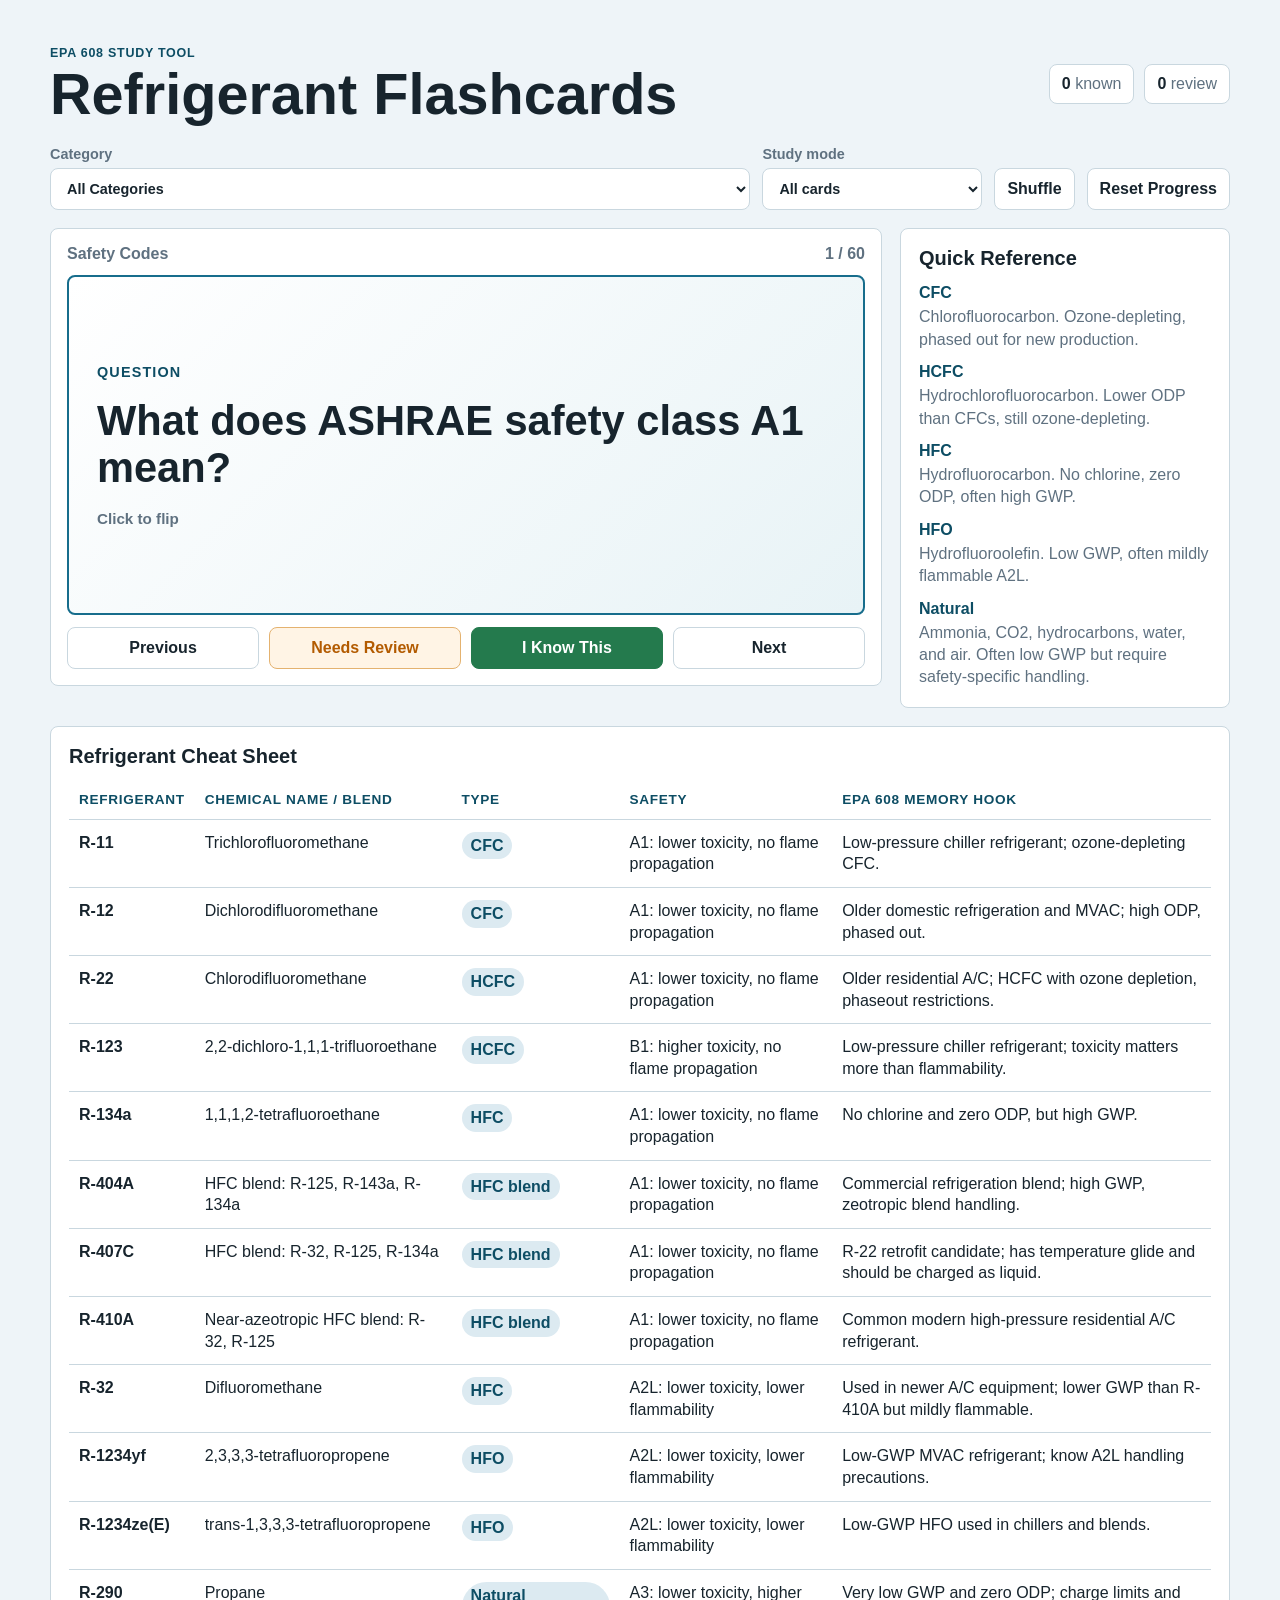
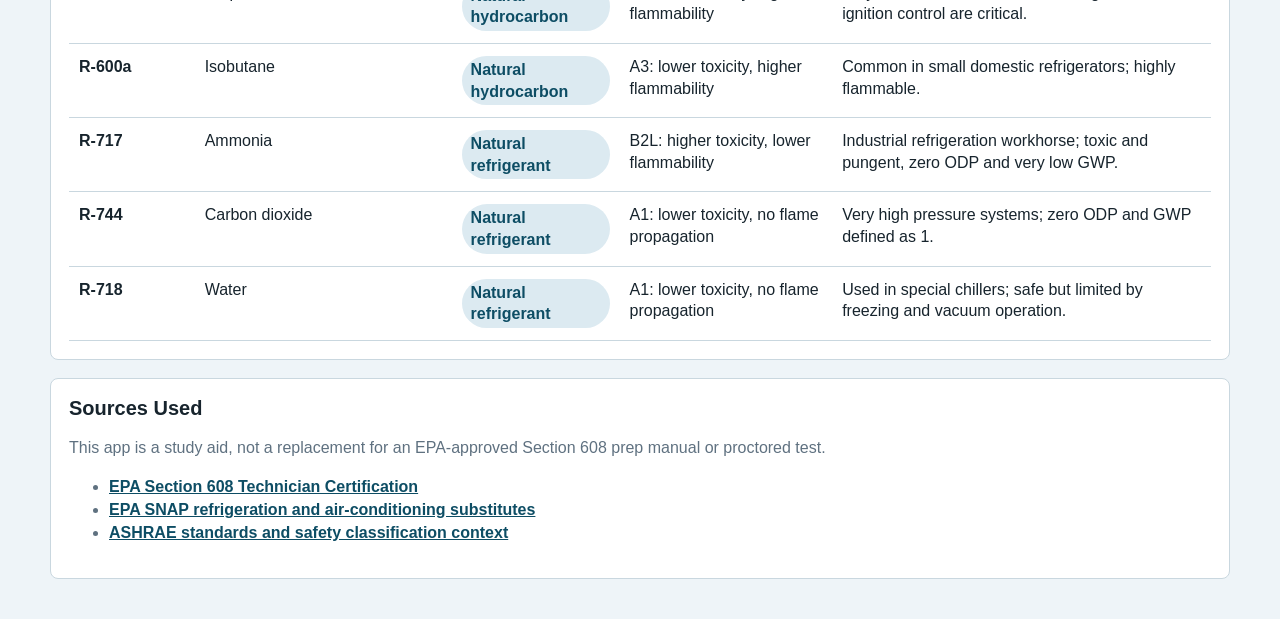
==== index.html @ a9a832e2 "Add refrigerant flashcard app" ====
<!doctype html>
<html lang="en">
<head>
  <meta charset="utf-8">
  <meta name="viewport" content="width=device-width, initial-scale=1">
  <title>EPA 608 Refrigerant Flashcards</title>
  <link rel="stylesheet" href="styles.css">
</head>
<body>
  <main class="app">
    <section class="topbar">
      <div>
        <p class="eyebrow">EPA 608 Study Tool</p>
        <h1>Refrigerant Flashcards</h1>
      </div>
      <div class="scoreboard" aria-label="Study progress">
        <span><strong id="known-count">0</strong> known</span>
        <span><strong id="review-count">0</strong> review</span>
      </div>
    </section>

    <section class="controls" aria-label="Card filters">
      <label>
        Category
        <select id="category-filter"></select>
      </label>
      <label>
        Study mode
        <select id="mode-filter">
          <option value="all">All cards</option>
          <option value="review">Review pile</option>
          <option value="known">Known pile</option>
        </select>
      </label>
      <button id="shuffle-button" type="button">Shuffle</button>
      <button id="reset-button" type="button">Reset Progress</button>
    </section>

    <section class="study-layout">
      <article class="card-panel">
        <div class="card-meta">
          <span id="card-category">Category</span>
          <span id="card-position">1 / 1</span>
        </div>
        <button class="flashcard" id="flashcard" type="button" aria-live="polite">
          <span class="card-label" id="card-label">Question</span>
          <span class="card-text" id="card-text"></span>
          <span class="flip-hint">Click to flip</span>
        </button>
        <div class="actions">
          <button id="previous-button" type="button">Previous</button>
          <button id="review-button" type="button">Needs Review</button>
          <button id="known-button" type="button">I Know This</button>
          <button id="next-button" type="button">Next</button>
        </div>
      </article>

      <aside class="reference-panel" aria-label="Quick reference">
        <h2>Quick Reference</h2>
        <dl>
          <dt>CFC</dt>
          <dd>Chlorofluorocarbon. Ozone-depleting, phased out for new production.</dd>
          <dt>HCFC</dt>
          <dd>Hydrochlorofluorocarbon. Lower ODP than CFCs, still ozone-depleting.</dd>
          <dt>HFC</dt>
          <dd>Hydrofluorocarbon. No chlorine, zero ODP, often high GWP.</dd>
          <dt>HFO</dt>
          <dd>Hydrofluoroolefin. Low GWP, often mildly flammable A2L.</dd>
          <dt>Natural</dt>
          <dd>Ammonia, CO2, hydrocarbons, water, and air. Often low GWP but require safety-specific handling.</dd>
        </dl>
      </aside>
    </section>

    <section class="table-section">
      <h2>Refrigerant Cheat Sheet</h2>
      <div class="table-wrap">
        <table>
          <thead>
            <tr>
              <th>Refrigerant</th>
              <th>Chemical name / blend</th>
              <th>Type</th>
              <th>Safety</th>
              <th>EPA 608 memory hook</th>
            </tr>
          </thead>
          <tbody id="cheat-sheet"></tbody>
        </table>
      </div>
    </section>

    <section class="sources">
      <h2>Sources Used</h2>
      <p>This app is a study aid, not a replacement for an EPA-approved Section 608 prep manual or proctored test.</p>
      <ul>
        <li><a href="https://www.epa.gov/section608/section-608-technician-certification">EPA Section 608 Technician Certification</a></li>
        <li><a href="https://www.epa.gov/snap/substitutes-refrigeration-and-air-conditioning">EPA SNAP refrigeration and air-conditioning substitutes</a></li>
        <li><a href="https://www.ashrae.org/technical-resources/standards-and-guidelines">ASHRAE standards and safety classification context</a></li>
      </ul>
    </section>
  </main>

  <script src="app.js"></script>
</body>
</html>
---- styles.css ----
:root {
  color-scheme: light;
  --background: #eef4f8;
  --surface: #ffffff;
  --surface-strong: #dceaf1;
  --text: #17242d;
  --muted: #5f7180;
  --primary: #176d8c;
  --primary-dark: #0d4d64;
  --accent: #d94f2b;
  --good: #247a4d;
  --warn: #b35b00;
  --border: #c9d7df;
  font-family: Arial, Helvetica, sans-serif;
}

* {
  box-sizing: border-box;
}

body {
  margin: 0;
  background: var(--background);
  color: var(--text);
}

button,
select {
  font: inherit;
}

.app {
  width: min(1180px, calc(100% - 32px));
  margin: 0 auto;
  padding: 28px 0 40px;
}

.topbar {
  display: flex;
  justify-content: space-between;
  gap: 20px;
  align-items: center;
  padding: 18px 0 24px;
}

.eyebrow {
  margin: 0 0 6px;
  color: var(--primary-dark);
  font-weight: 700;
  letter-spacing: .06em;
  text-transform: uppercase;
  font-size: .78rem;
}

h1,
h2 {
  margin: 0;
}

h1 {
  font-size: clamp(2rem, 5vw, 3.6rem);
  line-height: .98;
}

h2 {
  font-size: 1.25rem;
}

.scoreboard {
  display: flex;
  gap: 10px;
  flex-wrap: wrap;
  justify-content: flex-end;
}

.scoreboard span {
  background: var(--surface);
  border: 1px solid var(--border);
  border-radius: 8px;
  padding: 10px 12px;
  color: var(--muted);
}

.scoreboard strong {
  color: var(--text);
}

.controls {
  display: grid;
  grid-template-columns: minmax(180px, 1fr) minmax(160px, 220px) auto auto;
  gap: 12px;
  align-items: end;
  margin-bottom: 18px;
}

label {
  display: grid;
  gap: 6px;
  color: var(--muted);
  font-size: .9rem;
  font-weight: 700;
}

select,
button {
  border: 1px solid var(--border);
  border-radius: 8px;
  padding: 11px 12px;
  background: var(--surface);
  color: var(--text);
}

button {
  cursor: pointer;
  font-weight: 700;
}

button:hover {
  border-color: var(--primary);
}

.study-layout {
  display: grid;
  grid-template-columns: minmax(0, 1fr) 330px;
  gap: 18px;
  align-items: start;
}

.card-panel,
.reference-panel,
.table-section,
.sources {
  background: var(--surface);
  border: 1px solid var(--border);
  border-radius: 8px;
}

.card-panel {
  padding: 16px;
}

.card-meta {
  display: flex;
  justify-content: space-between;
  gap: 12px;
  color: var(--muted);
  font-weight: 700;
  margin-bottom: 12px;
}

.flashcard {
  display: grid;
  align-content: center;
  gap: 18px;
  width: 100%;
  min-height: 340px;
  text-align: left;
  padding: 28px;
  border: 2px solid var(--primary);
  background: linear-gradient(135deg, #ffffff 0%, #e8f3f6 100%);
}

.card-label {
  color: var(--primary-dark);
  font-size: .9rem;
  text-transform: uppercase;
  letter-spacing: .08em;
}

.card-text {
  font-size: clamp(1.6rem, 4vw, 2.6rem);
  line-height: 1.12;
  font-weight: 800;
}

.flip-hint {
  color: var(--muted);
  font-size: .95rem;
}

.actions {
  display: grid;
  grid-template-columns: repeat(4, 1fr);
  gap: 10px;
  margin-top: 12px;
}

#known-button {
  background: var(--good);
  color: #fff;
  border-color: var(--good);
}

#review-button {
  background: #fff4e5;
  color: var(--warn);
  border-color: #e4b26f;
}

.reference-panel {
  padding: 18px;
}

dl {
  margin: 14px 0 0;
}

dt {
  font-weight: 800;
  color: var(--primary-dark);
  margin-top: 12px;
}

dd {
  margin: 4px 0 0;
  color: var(--muted);
  line-height: 1.4;
}

.table-section,
.sources {
  margin-top: 18px;
  padding: 18px;
}

.table-wrap {
  overflow-x: auto;
  margin-top: 12px;
}

table {
  width: 100%;
  border-collapse: collapse;
  min-width: 820px;
}

th,
td {
  padding: 12px 10px;
  border-bottom: 1px solid var(--border);
  text-align: left;
  vertical-align: top;
}

th {
  color: var(--primary-dark);
  font-size: .85rem;
  text-transform: uppercase;
  letter-spacing: .05em;
}

td {
  line-height: 1.35;
}

.pill {
  display: inline-block;
  border-radius: 999px;
  padding: 3px 9px;
  background: var(--surface-strong);
  font-weight: 800;
  color: var(--primary-dark);
}

.sources p,
.sources li {
  color: var(--muted);
  line-height: 1.45;
}

.sources a {
  color: var(--primary-dark);
  font-weight: 700;
}

@media (max-width: 850px) {
  .topbar,
  .study-layout {
    grid-template-columns: 1fr;
    display: grid;
  }

  .scoreboard {
    justify-content: stretch;
  }

  .controls,
  .actions {
    grid-template-columns: 1fr 1fr;
  }

  .flashcard {
    min-height: 300px;
  }
}

@media (max-width: 560px) {
  .app {
    width: min(100% - 20px, 1180px);
    padding-top: 16px;
  }

  .controls,
  .actions {
    grid-template-columns: 1fr;
  }

  .flashcard {
    padding: 20px;
  }
}
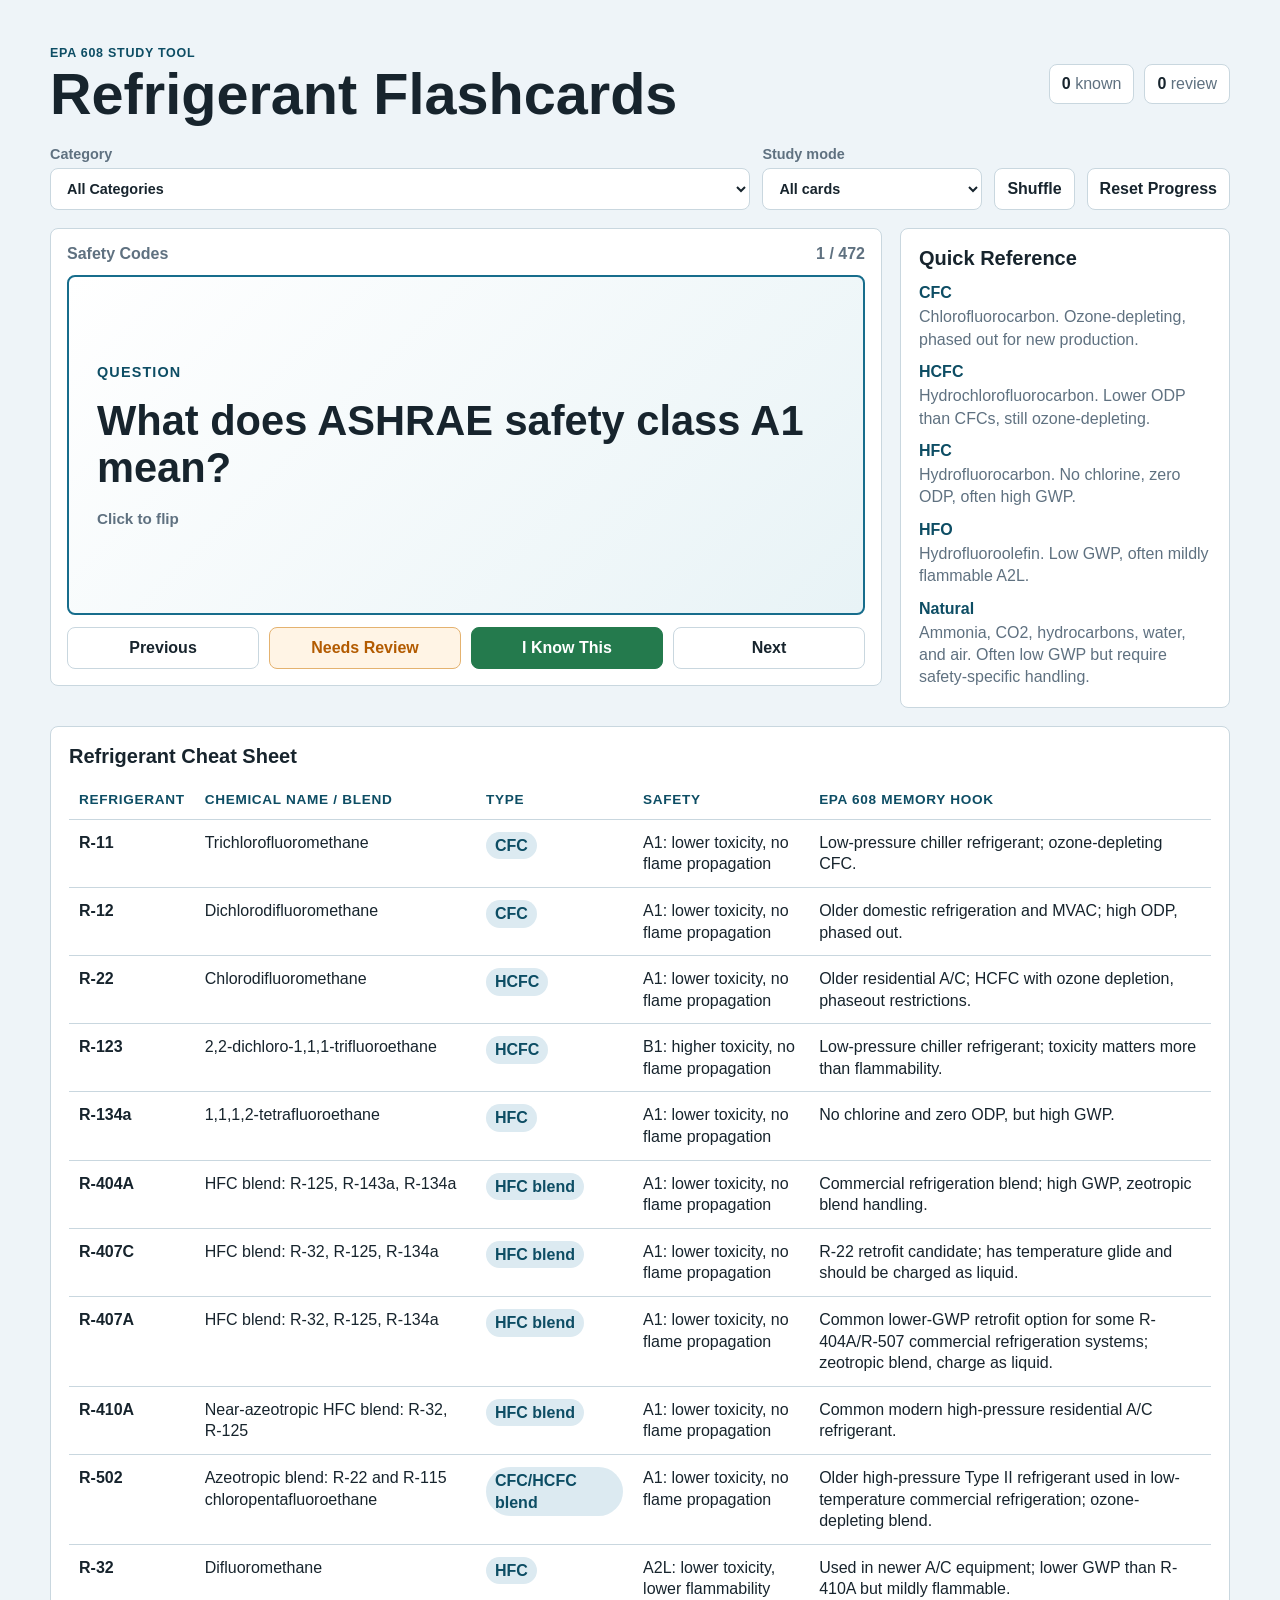
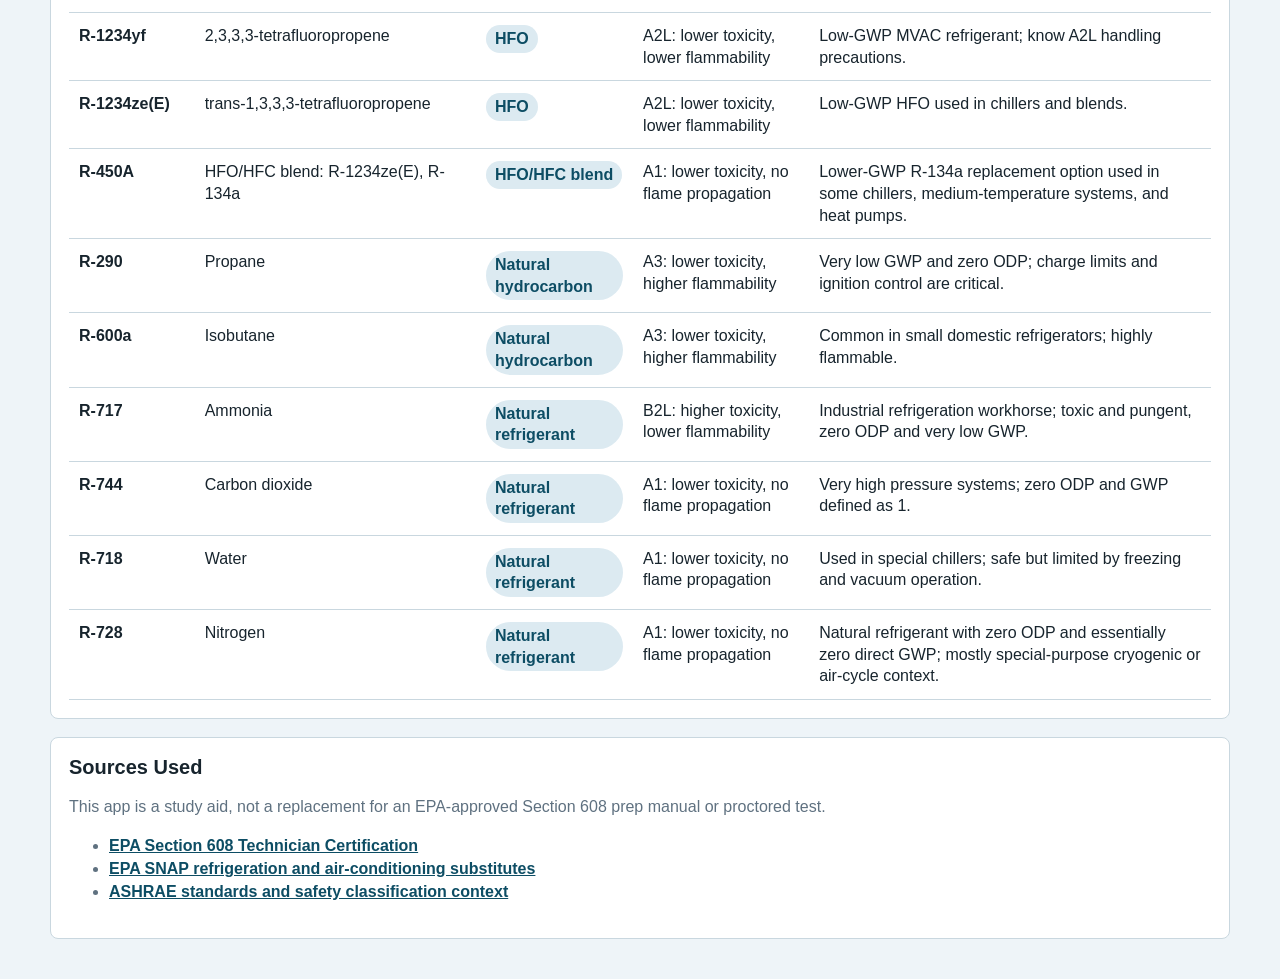
==== commit 69f11de0: "Add EPA 608 Core and certification flashcards" ====
--- a/index.html
+++ b/index.html
@@ -101,6 +101,7 @@
     </section>
   </main>
 
+  <script src="epa608-questions.js"></script>
   <script src="app.js"></script>
 </body>
 </html>
--- a/styles.css
+++ b/styles.css
@@ -168,6 +168,7 @@
 }
 
 .card-text {
+  white-space: pre-line;
   font-size: clamp(1.6rem, 4vw, 2.6rem);
   line-height: 1.12;
   font-weight: 800;
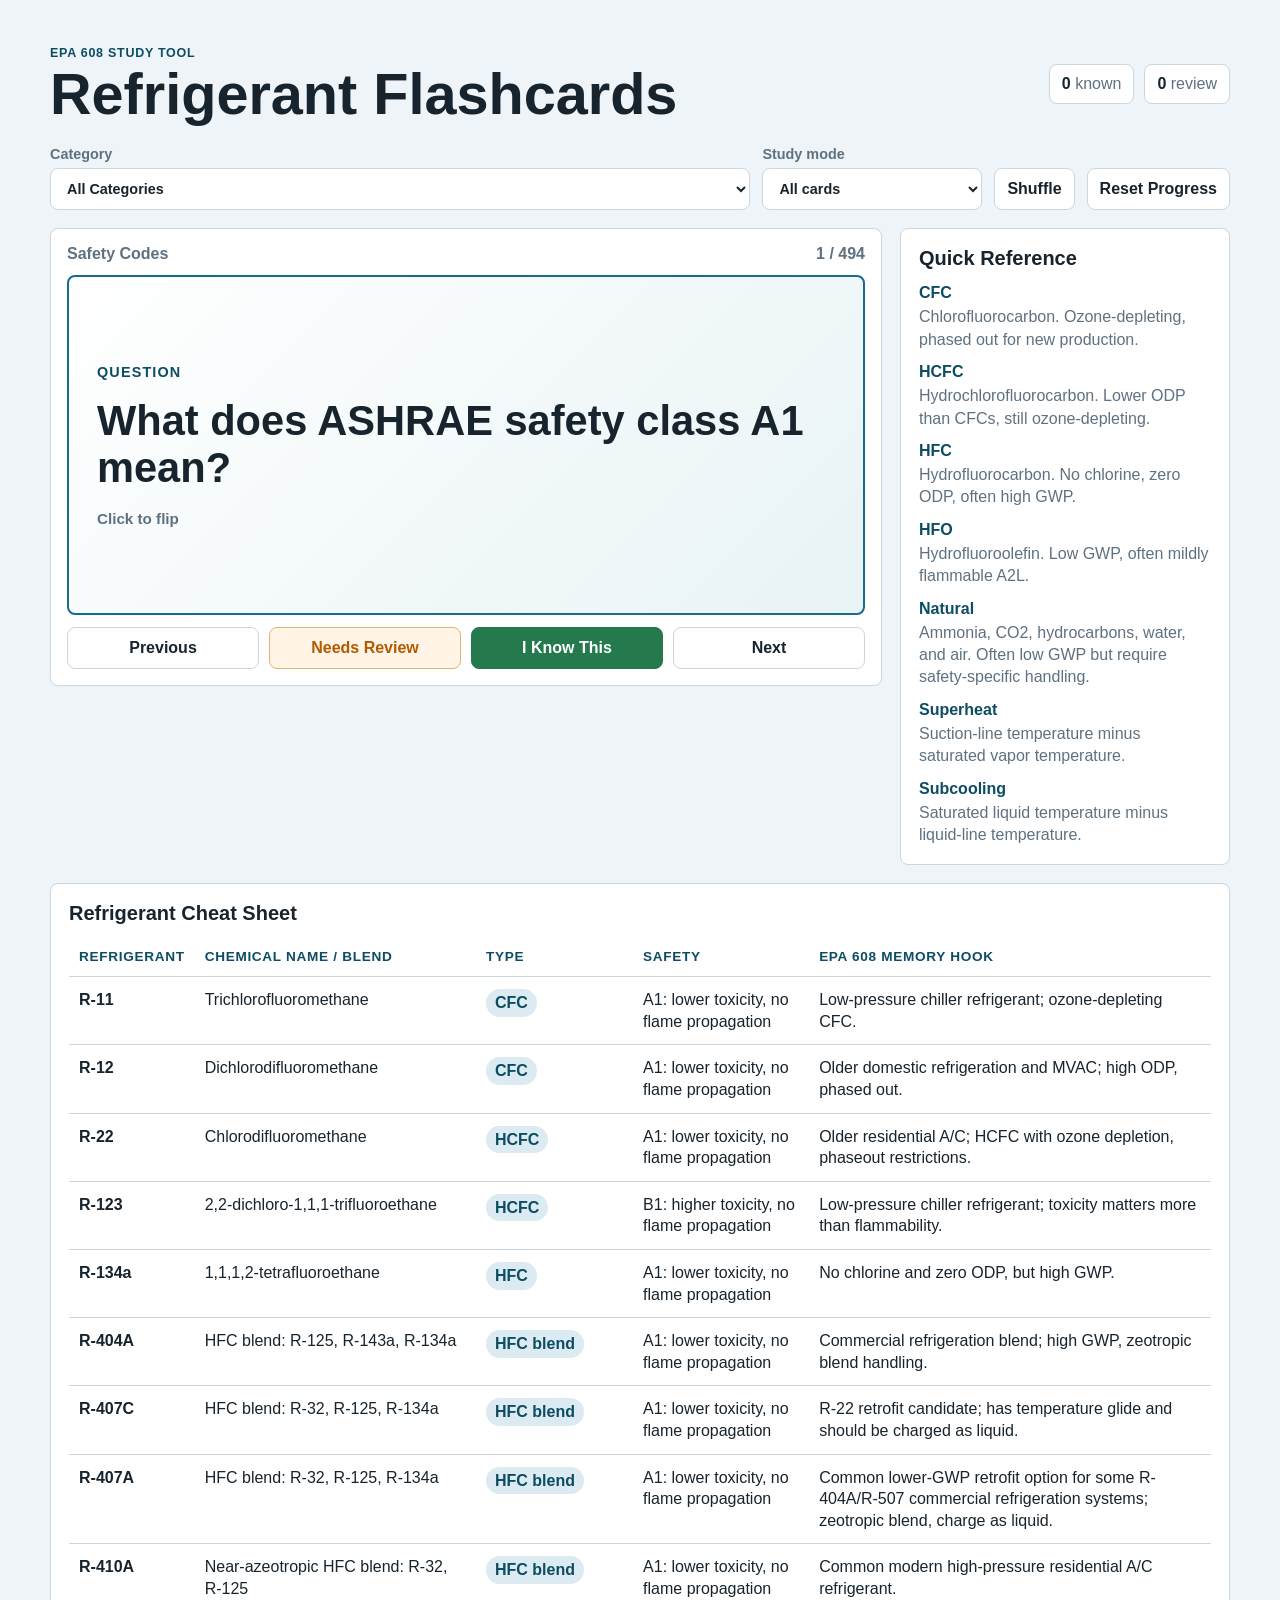
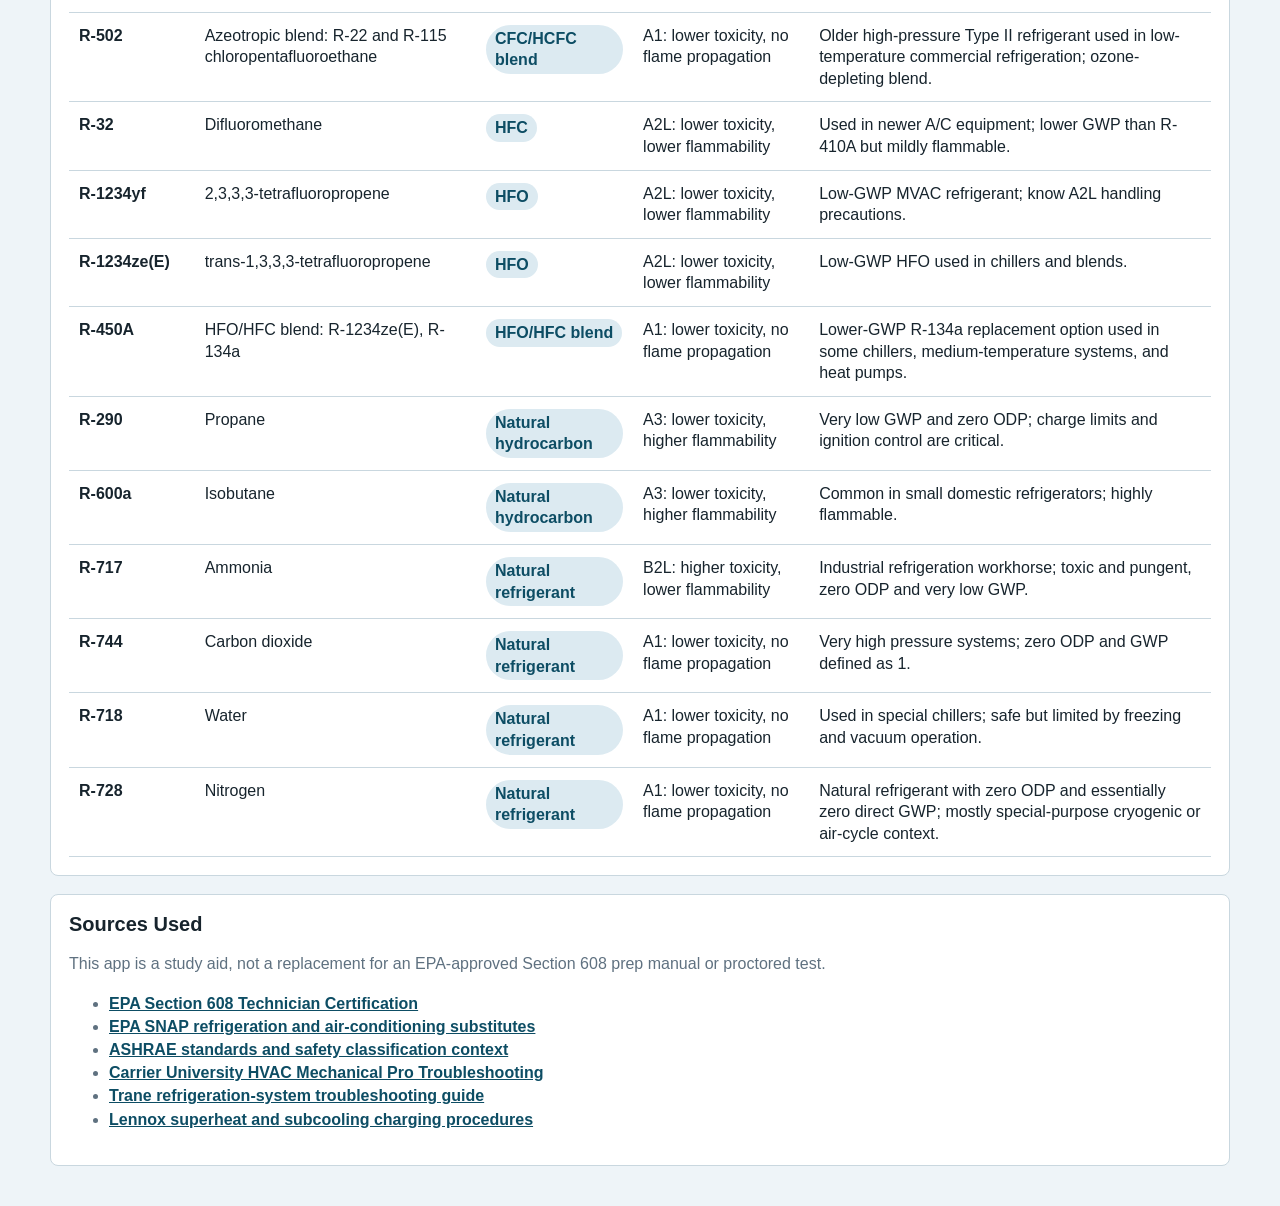
==== commit e4fd1dc4: "Add superheat and subcooling study section" ====
--- a/index.html
+++ b/index.html
@@ -68,6 +68,10 @@
           <dd>Hydrofluoroolefin. Low GWP, often mildly flammable A2L.</dd>
           <dt>Natural</dt>
           <dd>Ammonia, CO2, hydrocarbons, water, and air. Often low GWP but require safety-specific handling.</dd>
+          <dt>Superheat</dt>
+          <dd>Suction-line temperature minus saturated vapor temperature.</dd>
+          <dt>Subcooling</dt>
+          <dd>Saturated liquid temperature minus liquid-line temperature.</dd>
         </dl>
       </aside>
     </section>
@@ -97,6 +101,9 @@
         <li><a href="https://www.epa.gov/section608/section-608-technician-certification">EPA Section 608 Technician Certification</a></li>
         <li><a href="https://www.epa.gov/snap/substitutes-refrigeration-and-air-conditioning">EPA SNAP refrigeration and air-conditioning substitutes</a></li>
         <li><a href="https://www.ashrae.org/technical-resources/standards-and-guidelines">ASHRAE standards and safety classification context</a></li>
+        <li><a href="https://www.carrier.com/carrieruniversity/en/us/training-courses/courses/hvac-mechanical-pro-troubleshooting/">Carrier University HVAC Mechanical Pro Troubleshooting</a></li>
+        <li><a href="https://support.trane.com/hc/en-us/articles/45045022054925-Refrigeration-Malfunction-System-Troubleshooting">Trane refrigeration-system troubleshooting guide</a></li>
+        <li><a href="https://www.lennox.com/dA/e4ba902016/506874-01.pdf">Lennox superheat and subcooling charging procedures</a></li>
       </ul>
     </section>
   </main>
